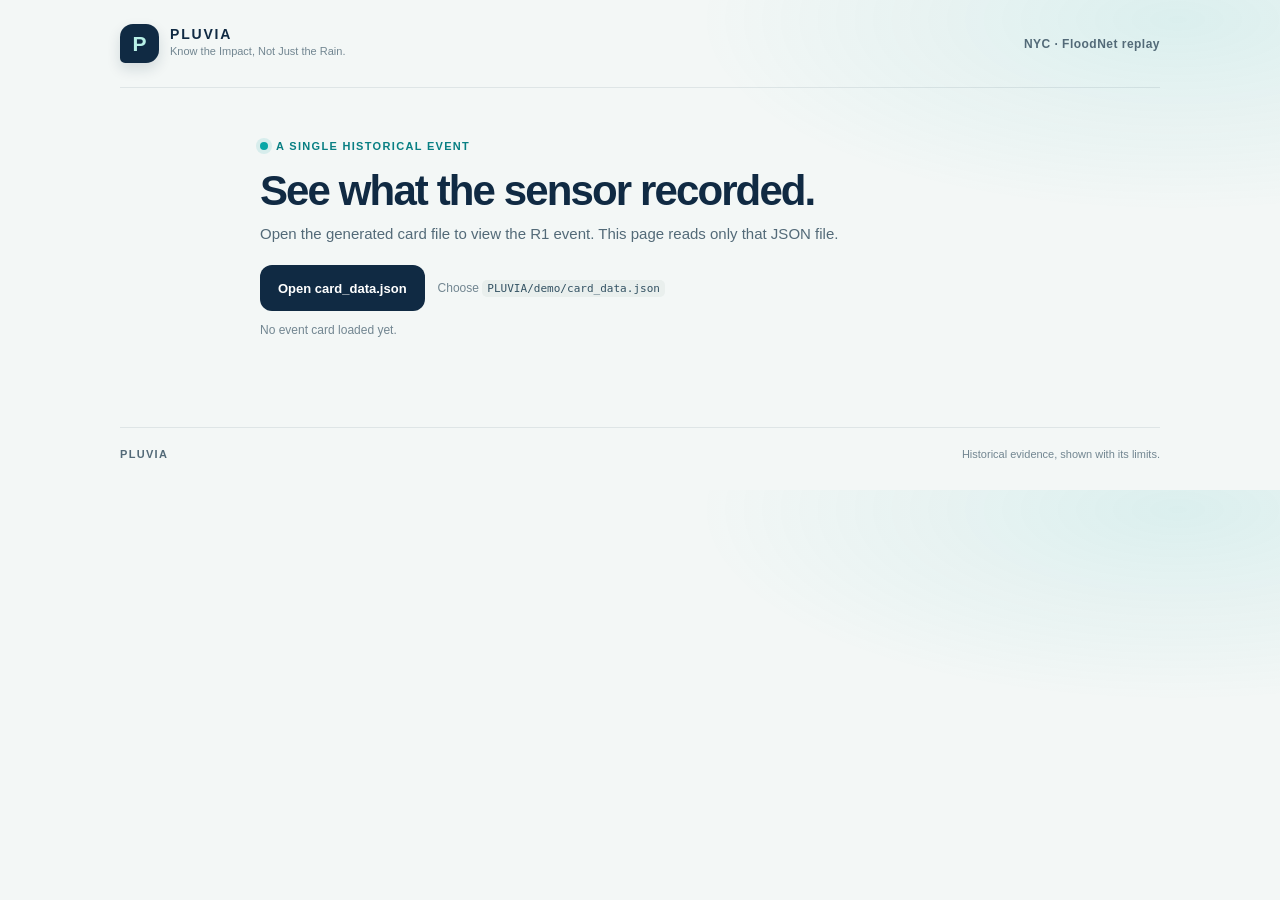
==== PLUVIA/demo/index.html @ a978e891 "Add local evidence-card demo for the 2026-09-26 R1 event with its verified snapshots" ====
<!doctype html>
<html lang="en">
  <head>
    <meta charset="utf-8">
    <meta name="viewport" content="width=device-width, initial-scale=1">
    <meta name="theme-color" content="#102a43">
    <meta name="description" content="A sourced PLUVIA replay of one historical FloodNet event.">
    <title>PLUVIA | FloodNet event replay</title>
    <link rel="stylesheet" href="styles.css">
    <script src="app.js" defer></script>
  </head>
  <body>
    <div class="page-shell">
      <header class="site-header">
        <a class="brand" href="#top" aria-label="PLUVIA home">
          <span class="brand-mark" aria-hidden="true">P</span>
          <span class="brand-copy">
            <strong>PLUVIA</strong>
            <span>Know the Impact, Not Just the Rain.</span>
          </span>
        </a>
        <span class="header-note">NYC · FloodNet replay</span>
      </header>

      <main id="top">
        <section class="load-panel" aria-labelledby="page-title">
          <div class="eyebrow"><span class="eyebrow-dot"></span> A single historical event</div>
          <h1 id="page-title">See what the sensor recorded.</h1>
          <p class="intro-copy">Open the generated card file to view the R1 event. This page reads only that JSON file.</p>
          <div class="load-row">
            <button id="choose-file" class="load-button" type="button">Open card_data.json</button>
            <input id="card-file" class="visually-hidden" type="file" accept=".json,application/json">
            <span class="load-hint">Choose <code>PLUVIA/demo/card_data.json</code></span>
          </div>
          <p id="load-status" class="load-status" role="status" aria-live="polite">No event card loaded yet.</p>
        </section>

        <section id="card-region" class="card-region" aria-live="polite" aria-label="FloodNet event card"></section>
      </main>

      <footer class="site-footer">
        <span>PLUVIA</span>
        <span>Historical evidence, shown with its limits.</span>
      </footer>
    </div>
  </body>
</html>
---- PLUVIA/demo/styles.css ----
:root {
  color-scheme: light;
  --ink: #153044;
  --ink-soft: #536a78;
  --muted: #728691;
  --paper: #f3f7f6;
  --card: #ffffff;
  --line: #dce7e4;
  --navy: #102a43;
  --aqua: #08a6a6;
  --aqua-dark: #087f83;
  --aqua-pale: #e4f6f3;
  --blue-pale: #eaf2f8;
  --amber-pale: #fff4df;
  --amber-ink: #80550d;
  --gray-pale: #f0f3f4;
  --shadow: 0 18px 52px rgba(17, 47, 63, 0.08);
}

* {
  box-sizing: border-box;
}

body {
  margin: 0;
  min-width: 320px;
  background:
    radial-gradient(ellipse at 92% 4%, rgba(8, 166, 166, 0.1), transparent 30rem),
    var(--paper);
  color: var(--ink);
  font-family: "DM Sans", "Segoe UI", sans-serif;
  line-height: 1.5;
}

button,
input {
  font: inherit;
}

.page-shell {
  width: min(100% - 36px, 1040px);
  margin: 0 auto;
}

.site-header {
  min-height: 88px;
  display: flex;
  align-items: center;
  justify-content: space-between;
  gap: 20px;
  border-bottom: 1px solid rgba(21, 48, 68, 0.09);
}

.brand {
  display: inline-flex;
  align-items: center;
  gap: 11px;
  color: inherit;
  text-decoration: none;
}

.brand-mark {
  width: 39px;
  height: 39px;
  display: grid;
  place-items: center;
  border-radius: 13px 13px 13px 5px;
  background: var(--navy);
  color: #b8f0e7;
  font: 800 21px/1 Manrope, sans-serif;
  box-shadow: 0 6px 14px rgba(16, 42, 67, 0.14);
}

.brand-copy {
  display: grid;
  gap: 1px;
}

.brand-copy strong {
  color: var(--navy);
  font: 800 14px/1.1 Manrope, sans-serif;
  letter-spacing: 0.13em;
}

.brand-copy span {
  color: var(--muted);
  font-size: 11px;
}

.header-note {
  color: var(--ink-soft);
  font-size: 12px;
  font-weight: 600;
  letter-spacing: 0.04em;
}

main {
  padding: 50px 0 60px;
}

.load-panel {
  width: min(100%, 760px);
  margin: 0 auto 26px;
}

.eyebrow {
  display: flex;
  align-items: center;
  gap: 8px;
  color: var(--aqua-dark);
  font-size: 11px;
  font-weight: 700;
  letter-spacing: 0.12em;
  text-transform: uppercase;
}

.eyebrow-dot {
  width: 8px;
  height: 8px;
  border-radius: 50%;
  background: var(--aqua);
  box-shadow: 0 0 0 4px rgba(8, 166, 166, 0.12);
}

h1,
h2,
h3,
p {
  margin-top: 0;
}

.load-panel h1 {
  margin: 12px 0 9px;
  color: var(--navy);
  font: 800 clamp(28px, 5vw, 42px)/1.13 Manrope, "Segoe UI", sans-serif;
  letter-spacing: -0.045em;
}

.intro-copy {
  max-width: 590px;
  margin-bottom: 20px;
  color: var(--ink-soft);
  font-size: 15px;
}

.load-row {
  display: flex;
  flex-wrap: wrap;
  align-items: center;
  gap: 13px;
}

.load-button {
  display: inline-flex;
  min-height: 46px;
  align-items: center;
  justify-content: center;
  padding: 0 18px;
  border: 0;
  border-radius: 12px;
  background: var(--navy);
  color: #fff;
  cursor: pointer;
  font-size: 13px;
  font-weight: 700;
  transition: background 160ms ease, transform 160ms ease, box-shadow 160ms ease;
}

.load-button:hover {
  transform: translateY(-1px);
  background: #1b4562;
  box-shadow: 0 8px 18px rgba(16, 42, 67, 0.16);
}

.load-button:focus-within,
.load-button:focus-visible {
  outline: 3px solid rgba(8, 166, 166, 0.4);
  outline-offset: 3px;
}

.load-hint {
  color: var(--muted);
  font-size: 12px;
}

code {
  padding: 2px 5px;
  border-radius: 5px;
  background: #e9efed;
  color: #335263;
  font-size: 0.92em;
}

.load-status {
  min-height: 20px;
  margin: 10px 0 0;
  color: var(--muted);
  font-size: 12px;
}

.load-status[data-state="error"] {
  color: #9a3d37;
}

.visually-hidden {
  position: absolute;
  width: 1px;
  height: 1px;
  overflow: hidden;
  clip: rect(0, 0, 0, 0);
  white-space: nowrap;
  clip-path: inset(50%);
}

.card-region:empty {
  display: none;
}

.event-card {
  width: min(100%, 760px);
  margin: 0 auto;
  overflow: hidden;
  border: 1px solid rgba(21, 48, 68, 0.08);
  border-radius: 23px;
  background: var(--card);
  box-shadow: var(--shadow);
}

.card-header {
  padding: clamp(22px, 5vw, 34px) clamp(20px, 5vw, 36px) 21px;
}

.card-kicker {
  display: flex;
  flex-wrap: wrap;
  align-items: center;
  gap: 9px;
  margin-bottom: 12px;
}

.pill {
  display: inline-flex;
  min-height: 24px;
  align-items: center;
  gap: 6px;
  padding: 3px 9px;
  border: 1px solid transparent;
  border-radius: 999px;
  font-size: 10px;
  font-weight: 800;
  letter-spacing: 0.08em;
  line-height: 1.35;
  text-transform: uppercase;
}

.pill--measured {
  border-color: #b7e7dd;
  background: var(--aqua-pale);
  color: #076f70;
}

.pill--forecast {
  border-color: #d4e1eb;
  background: var(--blue-pale);
  color: #45677d;
}

.pill--reported {
  border-color: #f2dfb5;
  background: var(--amber-pale);
  color: var(--amber-ink);
}

.pill--inferred {
  border-color: #d9e0e3;
  background: var(--gray-pale);
  color: #576b76;
}

.pill--unavailable {
  border-color: #dfe5e7;
  background: #f7f8f8;
  color: #657883;
}

.event-date {
  color: var(--muted);
  font-size: 12px;
  font-weight: 600;
}

.card-header h2 {
  margin: 0;
  color: var(--navy);
  font: 800 clamp(23px, 4vw, 32px)/1.2 Manrope, "Segoe UI", sans-serif;
  letter-spacing: -0.035em;
}

.sensor-line {
  margin: 8px 0 0;
  color: var(--ink-soft);
  font-size: 13px;
}

.stats-grid {
  display: grid;
  grid-template-columns: repeat(2, minmax(0, 1fr));
  gap: 12px;
  padding: 0 clamp(20px, 5vw, 36px) 27px;
}

.stat-card {
  min-width: 0;
  padding: 17px 18px 15px;
  border: 1px solid #e0ece8;
  border-radius: 16px;
  background: linear-gradient(140deg, #f3fbf8, #f9fcfb);
}

.stat-label {
  display: block;
  margin-bottom: 6px;
  color: var(--muted);
  font-size: 11px;
  font-weight: 700;
  letter-spacing: 0.07em;
  text-transform: uppercase;
}

.stat-value {
  display: block;
  color: var(--navy);
  font: 800 clamp(24px, 5vw, 34px)/1.1 Manrope, "Segoe UI", sans-serif;
  letter-spacing: -0.04em;
  white-space: nowrap;
}

.stat-unit {
  color: var(--ink-soft);
  font: 600 13px/1.2 "DM Sans", "Segoe UI", sans-serif;
  letter-spacing: 0;
}

.profile-section {
  padding: 23px clamp(20px, 5vw, 36px) 25px;
  border-top: 1px solid #edf1f0;
}

.section-heading {
  display: flex;
  flex-wrap: wrap;
  align-items: flex-start;
  justify-content: space-between;
  gap: 8px 16px;
  margin-bottom: 14px;
}

.section-heading h3 {
  margin: 0;
  color: var(--navy);
  font: 700 16px/1.3 Manrope, "Segoe UI", sans-serif;
}

.section-heading p {
  margin: 4px 0 0;
  color: var(--muted);
  font-size: 12px;
}

.chart-wrap {
  width: 100%;
  overflow: hidden;
  border: 1px solid #e8efed;
  border-radius: 14px;
  background: #fbfdfc;
}

.profile-chart {
  display: block;
  width: 100%;
  height: auto;
  overflow: visible;
}

.profile-gap {
  padding: 22px 18px;
  color: var(--muted);
  font-size: 12px;
}

.profile-chart text {
  fill: #748792;
  font-family: "DM Sans", "Segoe UI", sans-serif;
  font-size: 11px;
}

.chart-grid {
  stroke: #e5edeb;
  stroke-width: 1;
}

.chart-axis {
  stroke: #b8c8c7;
  stroke-width: 1.2;
}

.chart-profile {
  fill: none;
  stroke: var(--aqua-dark);
  stroke-linecap: round;
  stroke-linejoin: round;
  stroke-width: 2.5;
  vector-effect: non-scaling-stroke;
}

.chart-caption {
  margin: 9px 0 0;
  color: var(--muted);
  font-size: 11px;
}

.evidence-section {
  display: grid;
  gap: 10px;
  padding: 23px clamp(20px, 5vw, 36px);
  border-top: 1px solid #edf1f0;
}

.evidence-title {
  margin: 0 0 2px;
  color: var(--navy);
  font: 700 16px/1.3 Manrope, "Segoe UI", sans-serif;
}

.evidence-row {
  display: grid;
  grid-template-columns: minmax(115px, 0.43fr) minmax(0, 1fr);
  align-items: start;
  gap: 12px;
  padding: 13px 14px;
  border: 1px solid #e6eceb;
  border-radius: 13px;
  background: #fcfdfd;
}

.evidence-labels {
  display: flex;
  flex-wrap: wrap;
  gap: 5px;
}

.evidence-copy strong {
  display: block;
  margin: 0 0 3px;
  color: var(--ink);
  font-size: 12px;
}

.evidence-copy p {
  margin: 0;
  color: var(--ink-soft);
  font-size: 11px;
  line-height: 1.5;
}

.provenance-section {
  display: grid;
  grid-template-columns: repeat(2, minmax(0, 1fr));
  gap: 13px 20px;
  padding: 22px clamp(20px, 5vw, 36px);
  border-top: 1px solid #edf1f0;
  background: #f8fbfa;
}

.provenance-item span {
  display: block;
  margin-bottom: 3px;
  color: var(--muted);
  font-size: 10px;
  font-weight: 700;
  letter-spacing: 0.07em;
  text-transform: uppercase;
}

.provenance-item strong,
.provenance-item a {
  color: var(--ink-soft);
  font-size: 11px;
  font-weight: 600;
  overflow-wrap: anywhere;
}

.provenance-item a {
  color: var(--aqua-dark);
  text-decoration-thickness: 1px;
  text-underline-offset: 2px;
}

.refusal-note {
  display: grid;
  grid-template-columns: 24px minmax(0, 1fr);
  gap: 11px;
  margin: 18px clamp(20px, 5vw, 36px) 25px;
  padding: 15px 16px;
  border: 1px solid #eadfbd;
  border-radius: 14px;
  background: #fffaf0;
}

.refusal-icon {
  display: grid;
  width: 22px;
  height: 22px;
  place-items: center;
  border-radius: 50%;
  background: #f4e8c7;
  color: #75530d;
  font: 800 13px/1 Manrope, sans-serif;
}

.refusal-note strong {
  display: block;
  margin-bottom: 4px;
  color: #664e1c;
  font-size: 12px;
}

.refusal-note p {
  margin: 0;
  color: #74633d;
  font-size: 11px;
  line-height: 1.55;
}

.site-footer {
  display: flex;
  justify-content: space-between;
  gap: 12px;
  padding: 18px 0 27px;
  border-top: 1px solid rgba(21, 48, 68, 0.09);
  color: var(--muted);
  font-size: 11px;
}

.site-footer span:first-child {
  color: var(--ink-soft);
  font-weight: 800;
  letter-spacing: 0.12em;
}

.load-error {
  padding: 12px 14px;
  border: 1px solid #efc7c3;
  border-radius: 12px;
  background: #fff6f5;
  color: #8a322e;
  font-size: 13px;
}

@media (max-width: 580px) {
  .page-shell {
    width: min(100% - 26px, 1040px);
  }

  .site-header {
    min-height: 75px;
  }

  .brand-copy span {
    max-width: 180px;
    font-size: 10px;
  }

  .header-note {
    font-size: 10px;
    text-align: right;
  }

  main {
    padding: 35px 0 42px;
  }

  .load-panel {
    margin-bottom: 19px;
  }

  .intro-copy {
    font-size: 14px;
  }

  .load-row {
    align-items: flex-start;
    flex-direction: column;
    gap: 8px;
  }

  .load-button {
    width: 100%;
  }

  .event-card {
    border-radius: 18px;
  }

  .stats-grid {
    gap: 9px;
  }

  .stat-card {
    padding: 14px 12px 13px;
  }

  .stat-label {
    min-height: 30px;
    font-size: 9px;
  }

  .stat-value {
    font-size: clamp(21px, 7vw, 28px);
  }

  .stat-unit {
    font-size: 11px;
  }

  .evidence-row {
    grid-template-columns: 1fr;
    gap: 7px;
  }

  .provenance-section {
    grid-template-columns: 1fr;
    gap: 11px;
  }

  .site-footer {
    flex-direction: column;
    gap: 3px;
  }
}

@media (prefers-reduced-motion: reduce) {
  *,
  *::before,
  *::after {
    scroll-behavior: auto !important;
    transition-duration: 0.01ms !important;
  }
}
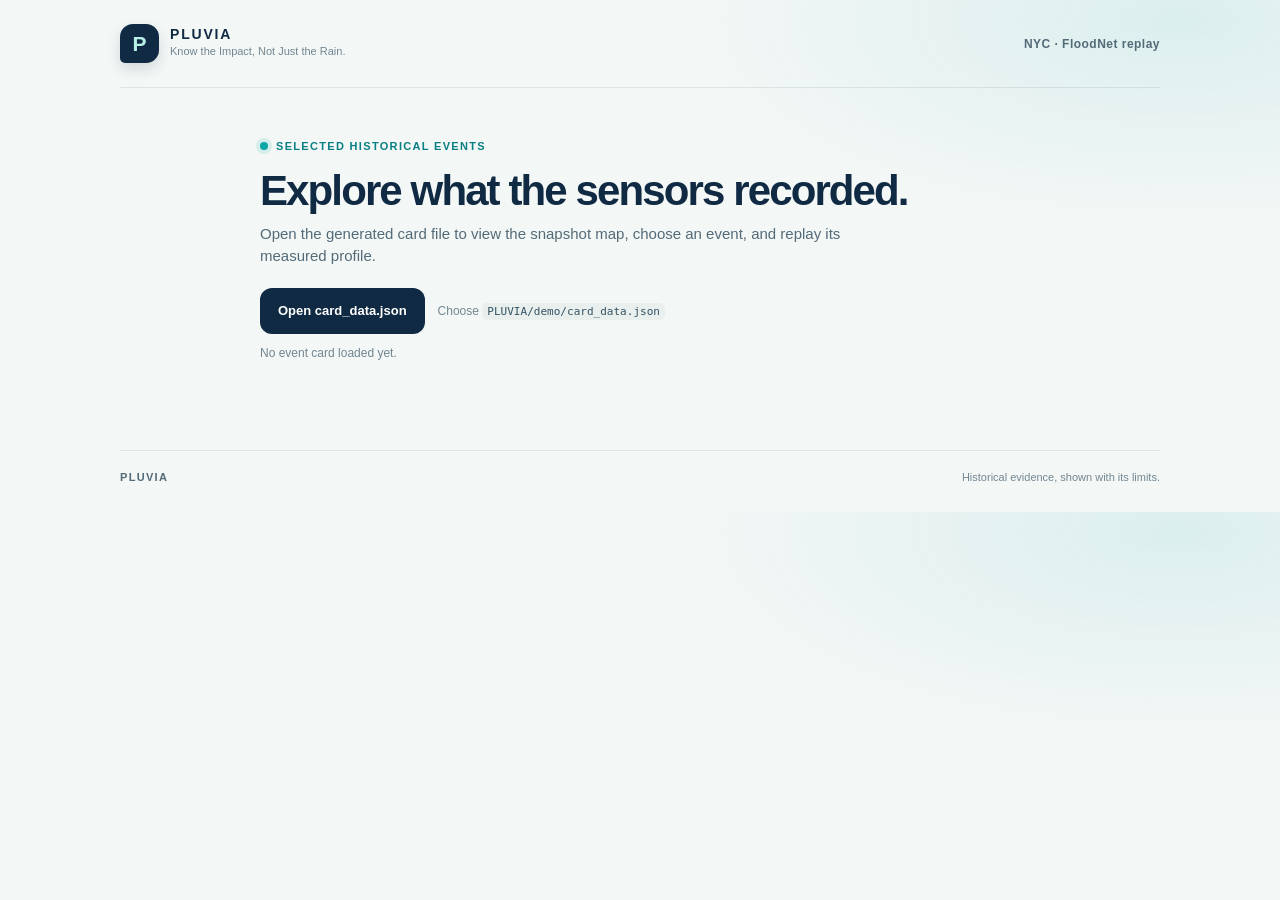
==== commit 8e727eaa: "Add coordinate map, event selection and profile replay; publish data manifest and sensor snapshot" ====
--- a/PLUVIA/demo/index.html
+++ b/PLUVIA/demo/index.html
@@ -4,7 +4,7 @@
     <meta charset="utf-8">
     <meta name="viewport" content="width=device-width, initial-scale=1">
     <meta name="theme-color" content="#102a43">
-    <meta name="description" content="A sourced PLUVIA replay of one historical FloodNet event.">
+    <meta name="description" content="A sourced PLUVIA map and replay of selected historical FloodNet events.">
     <title>PLUVIA | FloodNet event replay</title>
     <link rel="stylesheet" href="styles.css">
     <script src="app.js" defer></script>
@@ -24,9 +24,9 @@
 
       <main id="top">
         <section class="load-panel" aria-labelledby="page-title">
-          <div class="eyebrow"><span class="eyebrow-dot"></span> A single historical event</div>
-          <h1 id="page-title">See what the sensor recorded.</h1>
-          <p class="intro-copy">Open the generated card file to view the R1 event. This page reads only that JSON file.</p>
+          <div class="eyebrow"><span class="eyebrow-dot"></span> Selected historical events</div>
+          <h1 id="page-title">Explore what the sensors recorded.</h1>
+          <p class="intro-copy">Open the generated card file to view the snapshot map, choose an event, and replay its measured profile.</p>
           <div class="load-row">
             <button id="choose-file" class="load-button" type="button">Open card_data.json</button>
             <input id="card-file" class="visually-hidden" type="file" accept=".json,application/json">
@@ -35,7 +35,34 @@
           <p id="load-status" class="load-status" role="status" aria-live="polite">No event card loaded yet.</p>
         </section>
 
-        <section id="card-region" class="card-region" aria-live="polite" aria-label="FloodNet event card"></section>
+        <section id="explorer" class="explorer" hidden>
+          <div class="explorer-grid">
+            <section class="map-panel" aria-labelledby="map-heading">
+              <div class="panel-heading">
+                <div>
+                  <p class="panel-kicker">FloodNet sensor metadata</p>
+                  <h2 id="map-heading">Selected sensor locations</h2>
+                </div>
+                <span class="map-kind">Coordinate view</span>
+              </div>
+              <p class="map-note">Points use snapshot coordinates only. No street geometry is shown. Teal markers have a stored profile; muted markers do not.</p>
+              <div id="map-stage" class="map-stage" role="group" aria-label="Selectable sensor coordinate map"></div>
+              <div id="map-points" class="map-points" aria-label="Sensor locations"></div>
+              <div id="map-provenance" class="map-provenance"></div>
+            </section>
+
+            <section class="selection-panel" aria-labelledby="selection-heading">
+              <p class="panel-kicker">Historical replay</p>
+              <h2 id="selection-heading">Choose an event</h2>
+              <label class="select-label" for="event-select">Snapshot event</label>
+              <select id="event-select" class="event-select"></select>
+              <p id="selection-hint" class="selection-hint">Select a marker or event to update the card.</p>
+              <div id="selection-summary" class="selection-summary"></div>
+            </section>
+          </div>
+
+          <div id="card-region" class="card-region" aria-live="polite" aria-label="Selected FloodNet event card"></div>
+        </section>
       </main>
 
       <footer class="site-footer">
--- a/PLUVIA/demo/styles.css
+++ b/PLUVIA/demo/styles.css
@@ -639,6 +639,414 @@
   }
 }
 
+.explorer[hidden] {
+  display: none;
+}
+
+.explorer-grid {
+  display: grid;
+  grid-template-columns: minmax(0, 1.25fr) minmax(260px, 0.75fr);
+  align-items: start;
+  gap: 18px;
+  margin: 24px auto;
+}
+
+.map-panel,
+.selection-panel {
+  min-width: 0;
+  padding: 20px;
+  border: 1px solid rgba(21, 48, 68, 0.08);
+  border-radius: 19px;
+  background: var(--card);
+  box-shadow: 0 12px 36px rgba(17, 47, 63, 0.06);
+}
+
+.panel-heading {
+  display: flex;
+  align-items: flex-start;
+  justify-content: space-between;
+  gap: 10px;
+}
+
+.panel-kicker {
+  margin: 0 0 5px;
+  color: var(--aqua-dark);
+  font-size: 9px;
+  font-weight: 800;
+  letter-spacing: 0.12em;
+  text-transform: uppercase;
+}
+
+.panel-heading h2,
+.selection-panel h2 {
+  margin: 0;
+  color: var(--navy);
+  font: 800 19px/1.25 Manrope, "Segoe UI", sans-serif;
+  letter-spacing: -0.03em;
+}
+
+.map-kind {
+  padding: 4px 8px;
+  border: 1px solid var(--line);
+  border-radius: 999px;
+  color: var(--ink-soft);
+  font-size: 9px;
+  font-weight: 700;
+  white-space: nowrap;
+}
+
+.map-note {
+  margin: 9px 0 13px;
+  color: var(--muted);
+  font-size: 11px;
+}
+
+.map-stage {
+  position: relative;
+  width: 100%;
+  aspect-ratio: 640 / 300;
+  min-height: 190px;
+  overflow: hidden;
+  border: 1px solid #dcebe7;
+  border-radius: 14px;
+  background:
+    radial-gradient(ellipse at 75% 25%, rgba(8, 166, 166, 0.12), transparent 44%),
+    linear-gradient(145deg, #f5fbf8, #e9f3f2);
+}
+
+.map-grid {
+  position: absolute;
+  inset: 0;
+  width: 100%;
+  height: 100%;
+}
+
+.map-grid path {
+  fill: none;
+  stroke: rgba(68, 116, 124, 0.15);
+  stroke-dasharray: 3 7;
+  stroke-width: 1;
+}
+
+.map-marker-layer {
+  position: absolute;
+  inset: 0;
+}
+
+.map-marker {
+  position: absolute;
+  z-index: 1;
+  display: grid;
+  min-width: 40px;
+  min-height: 40px;
+  place-items: center;
+  padding: 0 8px;
+  transform: translate(-50%, -50%);
+  border: 2px solid #fff;
+  border-radius: 999px;
+  background: #758d99;
+  box-shadow: 0 3px 11px rgba(16, 42, 67, 0.23);
+  color: #fff;
+  cursor: pointer;
+  font-size: 9px;
+  font-weight: 800;
+}
+
+.map-marker.has-profile {
+  background: var(--aqua-dark);
+}
+
+.map-marker.no-profile {
+  background: #74818a;
+}
+
+.map-marker.is-selected {
+  outline: 3px solid rgba(8, 166, 166, 0.35);
+  outline-offset: 2px;
+  background: var(--navy);
+}
+
+.map-marker:focus-visible,
+.map-point-row:focus-visible,
+.event-select:focus-visible,
+.replay-button:focus-visible,
+.replay-reset:focus-visible {
+  outline: 3px solid rgba(8, 166, 166, 0.4);
+  outline-offset: 3px;
+}
+
+.map-empty {
+  display: grid;
+  min-height: 155px;
+  place-items: center;
+  padding: 18px;
+  color: var(--muted);
+  font-size: 13px;
+  text-align: center;
+}
+
+.map-points {
+  display: grid;
+  gap: 7px;
+  margin-top: 12px;
+}
+
+.map-point-row {
+  display: grid;
+  grid-template-columns: auto minmax(0, 1fr) auto;
+  align-items: center;
+  gap: 9px;
+  width: 100%;
+  padding: 9px 10px;
+  border: 1px solid #e6eeec;
+  border-radius: 12px;
+  background: #fcfdfd;
+  color: var(--ink);
+  cursor: pointer;
+  text-align: left;
+}
+
+.map-point-row:hover,
+.map-point-row.is-selected {
+  border-color: #a9dcd3;
+  background: #f1faf7;
+}
+
+.rank-pill {
+  display: inline-flex;
+  align-items: center;
+  justify-content: center;
+  min-height: 23px;
+  padding: 3px 8px;
+  border-radius: 999px;
+  background: var(--blue-pale);
+  color: #3f6176;
+  font-size: 9px;
+  font-weight: 800;
+  white-space: nowrap;
+}
+
+.map-point-copy {
+  display: grid;
+  min-width: 0;
+  gap: 2px;
+}
+
+.map-point-copy strong {
+  overflow: hidden;
+  color: var(--navy);
+  font-size: 11px;
+  text-overflow: ellipsis;
+  white-space: nowrap;
+}
+
+.map-point-copy span {
+  color: var(--muted);
+  font-size: 9px;
+  overflow-wrap: anywhere;
+}
+
+.profile-state {
+  color: var(--muted);
+  font-size: 9px;
+  font-weight: 700;
+  text-align: right;
+}
+
+.profile-state.is-available {
+  color: var(--aqua-dark);
+}
+
+.profile-state.is-unavailable {
+  color: #6e7377;
+}
+
+.map-provenance {
+  margin-top: 11px;
+  color: var(--muted);
+  font-size: 9px;
+  line-height: 1.5;
+}
+
+.map-provenance a {
+  color: var(--aqua-dark);
+  font-weight: 700;
+  text-underline-offset: 2px;
+}
+
+.selection-panel h2 {
+  margin-bottom: 18px;
+}
+
+.select-label {
+  display: block;
+  margin-bottom: 6px;
+  color: var(--ink-soft);
+  font-size: 10px;
+  font-weight: 800;
+  letter-spacing: 0.07em;
+  text-transform: uppercase;
+}
+
+.event-select {
+  width: 100%;
+  min-height: 44px;
+  padding: 8px 34px 8px 11px;
+  border: 1px solid #cfddda;
+  border-radius: 11px;
+  background: #fff;
+  color: var(--navy);
+  font-size: 12px;
+}
+
+.selection-hint {
+  min-height: 34px;
+  margin: 9px 0 14px;
+  color: var(--muted);
+  font-size: 10px;
+}
+
+.selection-summary {
+  display: grid;
+  gap: 6px;
+  padding: 13px;
+  border: 1px solid #e4ece9;
+  border-radius: 13px;
+  background: #f8fbfa;
+}
+
+.selection-summary-top {
+  display: flex;
+  flex-wrap: wrap;
+  align-items: center;
+  justify-content: space-between;
+  gap: 7px;
+}
+
+.selection-summary > strong {
+  color: var(--navy);
+  font: 700 14px/1.3 Manrope, "Segoe UI", sans-serif;
+}
+
+.selection-summary > span:not(.rank-pill) {
+  color: var(--ink-soft);
+  font-size: 10px;
+}
+
+.coordinate-line {
+  overflow-wrap: anywhere;
+}
+
+.card-region:empty {
+  display: none;
+}
+
+.replay-controls {
+  display: grid;
+  grid-template-columns: auto auto minmax(0, 1fr);
+  align-items: center;
+  gap: 9px;
+  margin-top: 15px;
+}
+
+.replay-button,
+.replay-reset {
+  min-height: 36px;
+  padding: 0 12px;
+  border: 1px solid var(--navy);
+  border-radius: 10px;
+  background: var(--navy);
+  color: #fff;
+  cursor: pointer;
+  font-size: 11px;
+  font-weight: 700;
+}
+
+.replay-reset {
+  border-color: #d6e2df;
+  background: #fff;
+  color: var(--ink-soft);
+}
+
+.profile-range {
+  grid-column: 1 / -1;
+  width: 100%;
+  margin: 4px 0 0;
+  accent-color: var(--aqua-dark);
+  cursor: pointer;
+}
+
+.profile-readout {
+  grid-column: 1 / -1;
+  color: var(--ink-soft);
+  font-size: 11px;
+  font-variant-numeric: tabular-nums;
+  text-align: right;
+}
+
+.chart-playhead {
+  fill: #fff;
+  stroke: var(--aqua-dark);
+  stroke-width: 3;
+  vector-effect: non-scaling-stroke;
+}
+
+.profile-unavailable {
+  margin-top: 14px;
+  padding: 13px 14px;
+  border: 1px dashed #c9d5d8;
+  border-radius: 13px;
+  background: #f8fafb;
+}
+
+.profile-unavailable p {
+  margin: 8px 0 0;
+  color: var(--ink-soft);
+  font-size: 11px;
+  line-height: 1.55;
+}
+
+@media (max-width: 760px) {
+  .explorer-grid {
+    grid-template-columns: 1fr;
+    gap: 12px;
+  }
+
+  .selection-panel {
+    order: -1;
+  }
+}
+
+@media (max-width: 580px) {
+  .map-panel,
+  .selection-panel {
+    padding: 16px;
+    border-radius: 16px;
+  }
+
+  .map-stage {
+    min-height: 175px;
+  }
+
+  .map-point-row {
+    grid-template-columns: auto minmax(0, 1fr);
+  }
+
+  .map-point-row .profile-state {
+    grid-column: 2;
+    text-align: left;
+  }
+
+  .replay-controls {
+    grid-template-columns: 1fr 1fr;
+  }
+
+  .replay-button,
+  .replay-reset {
+    width: 100%;
+  }
+}
+
 @media (prefers-reduced-motion: reduce) {
   *,
   *::before,
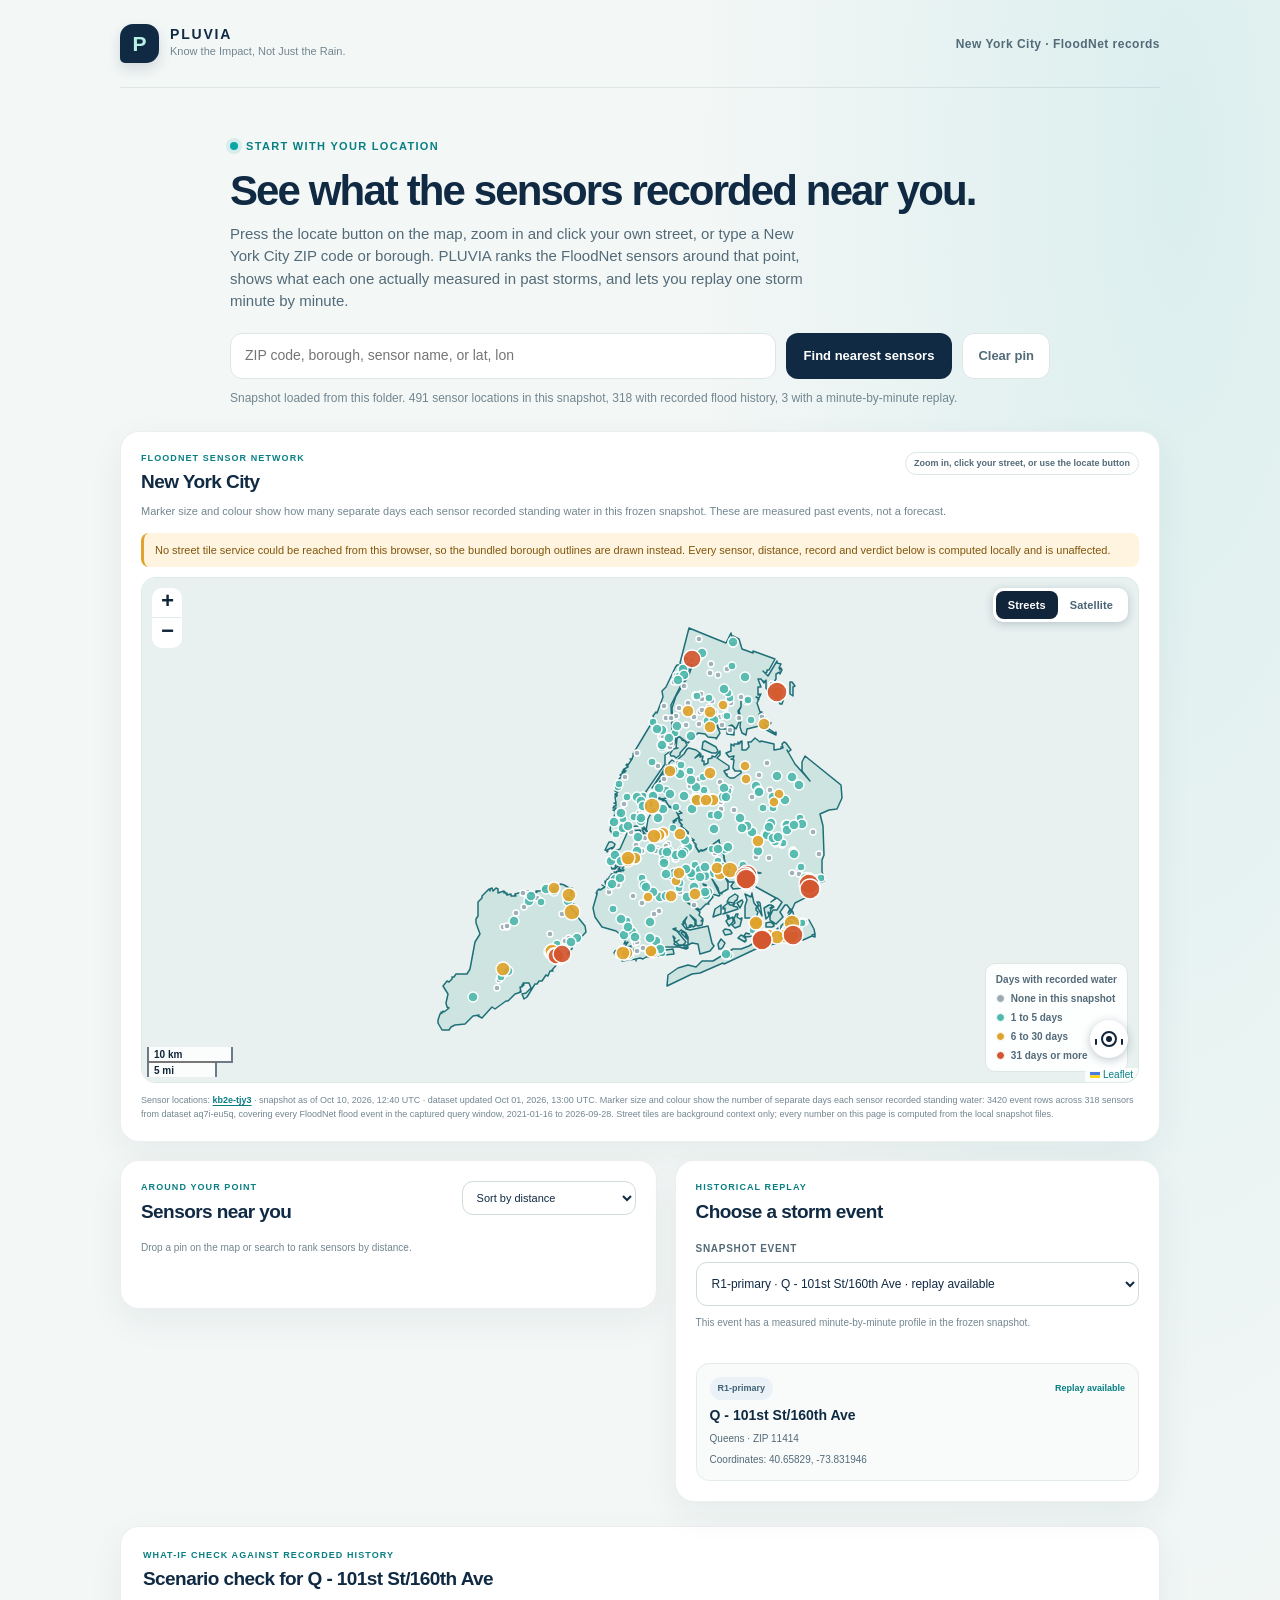
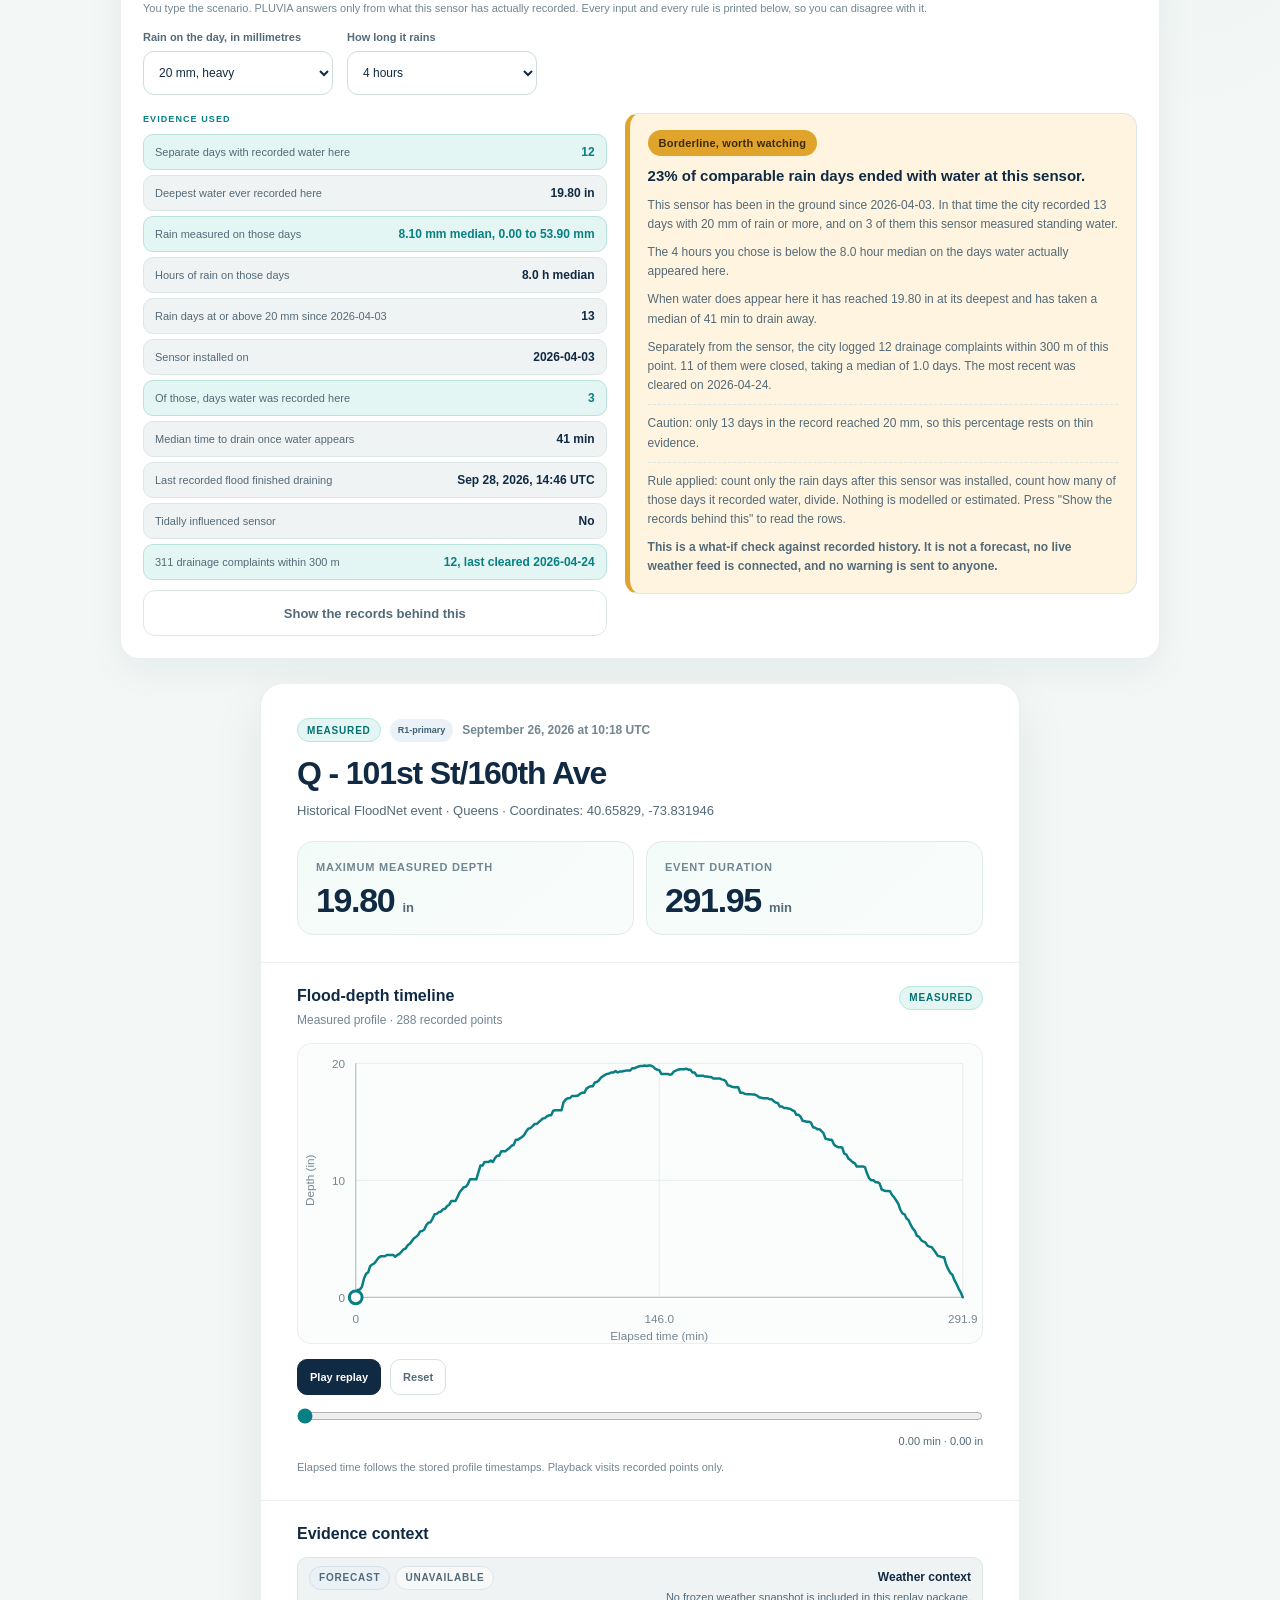
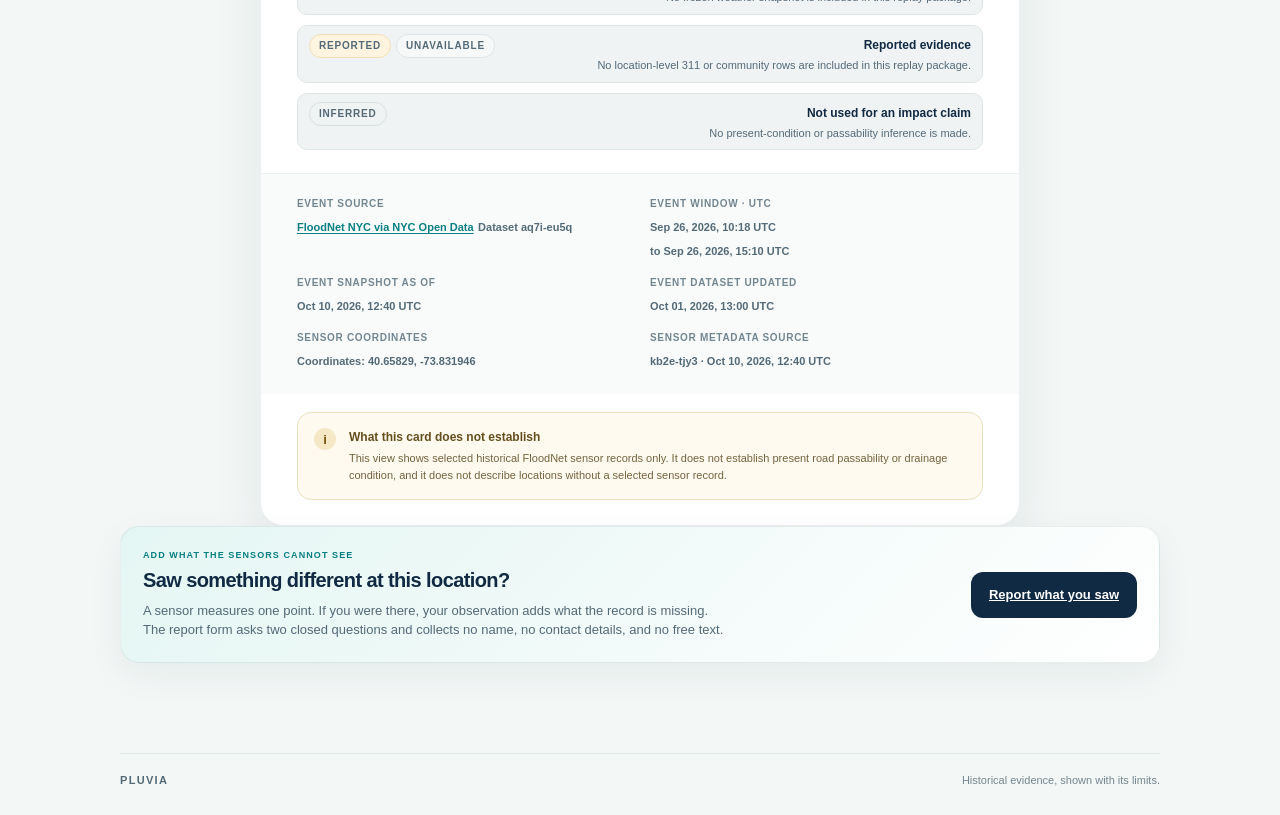
==== commit 790e89ad: "Add map-based location view, rainfall-joined scenario checks and drainage records" ====
--- a/PLUVIA/demo/index.html
+++ b/PLUVIA/demo/index.html
@@ -4,10 +4,12 @@
     <meta charset="utf-8">
     <meta name="viewport" content="width=device-width, initial-scale=1">
     <meta name="theme-color" content="#102a43">
-    <meta name="description" content="A sourced PLUVIA map and replay of selected historical FloodNet events.">
-    <title>PLUVIA | FloodNet event replay</title>
-    <link rel="stylesheet" href="styles.css">
-    <script src="app.js" defer></script>
+    <meta name="description" content="Find a location in New York City and see what FloodNet sensors actually recorded there, then run a what-if check against that recorded history.">
+    <title>PLUVIA | What the sensors recorded near you</title>
+    <link rel="stylesheet" href="vendor/leaflet/leaflet.css?v=1.9.4">
+    <link rel="stylesheet" href="styles.css?v=9">
+    <script src="vendor/leaflet/leaflet.js?v=1.9.4" defer></script>
+    <script src="app.js?v=9" defer></script>
   </head>
   <body>
     <div class="page-shell">
@@ -19,41 +21,89 @@
             <span>Know the Impact, Not Just the Rain.</span>
           </span>
         </a>
-        <span class="header-note">NYC · FloodNet replay</span>
+        <span class="header-note">New York City &middot; FloodNet records</span>
       </header>
 
       <main id="top">
-        <section class="load-panel" aria-labelledby="page-title">
-          <div class="eyebrow"><span class="eyebrow-dot"></span> Selected historical events</div>
-          <h1 id="page-title">Explore what the sensors recorded.</h1>
-          <p class="intro-copy">Open the generated card file to view the snapshot map, choose an event, and replay its measured profile.</p>
+        <section class="locate-panel" aria-labelledby="page-title">
+          <div class="eyebrow"><span class="eyebrow-dot"></span> Start with your location</div>
+          <h1 id="page-title">See what the sensors recorded near you.</h1>
+          <p class="intro-copy">
+            Press the locate button on the map, zoom in and click your own street, or type a New York City ZIP code or borough.
+            PLUVIA ranks the FloodNet sensors around that point, shows what each one actually
+            measured in past storms, and lets you replay one storm minute by minute.
+          </p>
+          <form class="locate-row" id="locate-form" autocomplete="off">
+            <label class="visually-hidden" for="place-search">ZIP code, borough, or sensor name</label>
+            <input id="place-search" class="locate-input" type="search" placeholder="ZIP code, borough, sensor name, or lat, lon" inputmode="search">
+            <button class="load-button" type="submit">Find nearest sensors</button>
+            <button class="ghost-button" type="button" id="clear-pin">Clear pin</button>
+          </form>
+          <p id="load-status" class="load-status" role="status" aria-live="polite">Loading the frozen snapshot&hellip;</p>
+        </section>
+
+        <section id="fallback-panel" class="fallback-panel" hidden>
+          <p class="fallback-copy">
+            This page could not read <code>card_data.json</code> automatically, which happens when the
+            page is opened directly from disk. Choose the file to continue, or serve the folder over
+            HTTP so it loads on its own.
+          </p>
           <div class="load-row">
             <button id="choose-file" class="load-button" type="button">Open card_data.json</button>
             <input id="card-file" class="visually-hidden" type="file" accept=".json,application/json">
             <span class="load-hint">Choose <code>PLUVIA/demo/card_data.json</code></span>
           </div>
-          <p id="load-status" class="load-status" role="status" aria-live="polite">No event card loaded yet.</p>
         </section>
 
         <section id="explorer" class="explorer" hidden>
-          <div class="explorer-grid">
-            <section class="map-panel" aria-labelledby="map-heading">
+          <section class="map-panel" aria-labelledby="map-heading">
+            <div class="panel-heading">
+              <div>
+                <p class="panel-kicker">FloodNet sensor network</p>
+                <h2 id="map-heading">New York City</h2>
+              </div>
+              <span class="map-kind">Zoom in, click your street, or use the locate button</span>
+            </div>
+            <p class="map-note">
+              Marker size and colour show how many separate days each sensor recorded standing water in
+              this frozen snapshot. These are measured past events, not a forecast.
+            </p>
+            <p id="map-notice" class="map-notice" hidden></p>
+            <div class="map-frame">
+              <div id="nyc-map" class="nyc-map"></div>
+              <div class="map-legend" aria-hidden="true">
+                <strong>Days with recorded water</strong>
+                <span class="legend-item"><i class="dot dot-t0"></i> None in this snapshot</span>
+                <span class="legend-item"><i class="dot dot-t1"></i> 1 to 5 days</span>
+                <span class="legend-item"><i class="dot dot-t2"></i> 6 to 30 days</span>
+                <span class="legend-item"><i class="dot dot-t3"></i> 31 days or more</span>
+              </div>
+            </div>
+            <div id="map-provenance" class="map-provenance"></div>
+          </section>
+
+          <div class="result-grid">
+            <section class="nearest-panel" aria-labelledby="nearest-heading">
               <div class="panel-heading">
                 <div>
-                  <p class="panel-kicker">FloodNet sensor metadata</p>
-                  <h2 id="map-heading">Selected sensor locations</h2>
+                  <p class="panel-kicker">Around your point</p>
+                  <h2 id="nearest-heading">Sensors near you</h2>
                 </div>
-                <span class="map-kind">Coordinate view</span>
+                <label class="sort-label">
+                  <span class="visually-hidden">Sort sensors by</span>
+                  <select id="nearest-sort" class="event-select is-compact">
+                    <option value="distance">Sort by distance</option>
+                    <option value="floods">Sort by recorded floods</option>
+                  </select>
+                </label>
               </div>
-              <p class="map-note">Points use snapshot coordinates only. No street geometry is shown. Teal markers have a stored profile; muted markers do not.</p>
-              <div id="map-stage" class="map-stage" role="group" aria-label="Selectable sensor coordinate map"></div>
-              <div id="map-points" class="map-points" aria-label="Sensor locations"></div>
-              <div id="map-provenance" class="map-provenance"></div>
+              <p id="nearest-note" class="selection-hint">Drop a pin on the map or search to rank sensors by distance.</p>
+              <ol id="nearest-list" class="nearest-list"></ol>
             </section>
 
             <section class="selection-panel" aria-labelledby="selection-heading">
               <p class="panel-kicker">Historical replay</p>
-              <h2 id="selection-heading">Choose an event</h2>
+              <h2 id="selection-heading">Choose a storm event</h2>
               <label class="select-label" for="event-select">Snapshot event</label>
               <select id="event-select" class="event-select"></select>
               <p id="selection-hint" class="selection-hint">Select a marker or event to update the card.</p>
@@ -61,7 +111,67 @@
             </section>
           </div>
 
+          <section id="scenario-panel" class="scenario-panel" aria-labelledby="scenario-heading" hidden>
+            <div class="panel-heading">
+              <div>
+                <p class="panel-kicker">What-if check against recorded history</p>
+                <h2 id="scenario-heading">Scenario check for <span id="scenario-sensor">this sensor</span></h2>
+              </div>
+            </div>
+            <p class="map-note">
+              You type the scenario. PLUVIA answers only from what this sensor has actually recorded.
+              Every input and every rule is printed below, so you can disagree with it.
+            </p>
+            <div class="scenario-controls">
+              <label class="scenario-field">
+                <span>Rain on the day, in millimetres</span>
+                <select id="scenario-rain" class="event-select">
+                  <option value="5">5 mm, light</option>
+                  <option value="10">10 mm, steady</option>
+                  <option value="15">15 mm, moderate</option>
+                  <option value="20" selected>20 mm, heavy</option>
+                  <option value="30">30 mm, very heavy</option>
+                  <option value="40">40 mm, severe</option>
+                  <option value="60">60 mm, cloudburst</option>
+                </select>
+              </label>
+              <label class="scenario-field">
+                <span>How long it rains</span>
+                <select id="scenario-duration" class="event-select">
+                  <option value="1">1 hour</option>
+                  <option value="2">2 hours</option>
+                  <option value="4" selected>4 hours</option>
+                  <option value="8">8 hours</option>
+                  <option value="12">12 hours</option>
+                  <option value="24">All day</option>
+                </select>
+              </label>
+            </div>
+            <div class="scenario-grid">
+              <div>
+                <p class="panel-kicker">Evidence used</p>
+                <div id="scenario-evidence" class="evidence-list"></div>
+                <button type="button" class="ghost-button is-block" id="records-toggle" aria-expanded="false">Show the records behind this</button>
+              </div>
+              <div id="scenario-verdict" class="scenario-verdict"></div>
+            </div>
+            <div id="scenario-records" class="scenario-records" hidden></div>
+          </section>
+
           <div id="card-region" class="card-region" aria-live="polite" aria-label="Selected FloodNet event card"></div>
+
+          <section class="report-cta">
+            <div>
+              <p class="panel-kicker">Add what the sensors cannot see</p>
+              <h2>Saw something different at this location?</h2>
+              <p class="intro-copy">
+                A sensor measures one point. If you were there, your observation adds what the record
+                is missing. The report form asks two closed questions and collects no name, no contact
+                details, and no free text.
+              </p>
+            </div>
+            <a class="load-button" id="report-link" href="../aws/form.html">Report what you saw</a>
+          </section>
         </section>
       </main>
 
--- a/PLUVIA/demo/vendor/leaflet/leaflet.css
+++ b/PLUVIA/demo/vendor/leaflet/leaflet.css
@@ -0,0 +1,661 @@
+/* required styles */
+
+.leaflet-pane,
+.leaflet-tile,
+.leaflet-marker-icon,
+.leaflet-marker-shadow,
+.leaflet-tile-container,
+.leaflet-pane > svg,
+.leaflet-pane > canvas,
+.leaflet-zoom-box,
+.leaflet-image-layer,
+.leaflet-layer {
+	position: absolute;
+	left: 0;
+	top: 0;
+	}
+.leaflet-container {
+	overflow: hidden;
+	}
+.leaflet-tile,
+.leaflet-marker-icon,
+.leaflet-marker-shadow {
+	-webkit-user-select: none;
+	   -moz-user-select: none;
+	        user-select: none;
+	  -webkit-user-drag: none;
+	}
+/* Prevents IE11 from highlighting tiles in blue */
+.leaflet-tile::selection {
+	background: transparent;
+}
+/* Safari renders non-retina tile on retina better with this, but Chrome is worse */
+.leaflet-safari .leaflet-tile {
+	image-rendering: -webkit-optimize-contrast;
+	}
+/* hack that prevents hw layers "stretching" when loading new tiles */
+.leaflet-safari .leaflet-tile-container {
+	width: 1600px;
+	height: 1600px;
+	-webkit-transform-origin: 0 0;
+	}
+.leaflet-marker-icon,
+.leaflet-marker-shadow {
+	display: block;
+	}
+/* .leaflet-container svg: reset svg max-width decleration shipped in Joomla! (joomla.org) 3.x */
+/* .leaflet-container img: map is broken in FF if you have max-width: 100% on tiles */
+.leaflet-container .leaflet-overlay-pane svg {
+	max-width: none !important;
+	max-height: none !important;
+	}
+.leaflet-container .leaflet-marker-pane img,
+.leaflet-container .leaflet-shadow-pane img,
+.leaflet-container .leaflet-tile-pane img,
+.leaflet-container img.leaflet-image-layer,
+.leaflet-container .leaflet-tile {
+	max-width: none !important;
+	max-height: none !important;
+	width: auto;
+	padding: 0;
+	}
+
+.leaflet-container img.leaflet-tile {
+	/* See: https://bugs.chromium.org/p/chromium/issues/detail?id=600120 */
+	mix-blend-mode: plus-lighter;
+}
+
+.leaflet-container.leaflet-touch-zoom {
+	-ms-touch-action: pan-x pan-y;
+	touch-action: pan-x pan-y;
+	}
+.leaflet-container.leaflet-touch-drag {
+	-ms-touch-action: pinch-zoom;
+	/* Fallback for FF which doesn't support pinch-zoom */
+	touch-action: none;
+	touch-action: pinch-zoom;
+}
+.leaflet-container.leaflet-touch-drag.leaflet-touch-zoom {
+	-ms-touch-action: none;
+	touch-action: none;
+}
+.leaflet-container {
+	-webkit-tap-highlight-color: transparent;
+}
+.leaflet-container a {
+	-webkit-tap-highlight-color: rgba(51, 181, 229, 0.4);
+}
+.leaflet-tile {
+	filter: inherit;
+	visibility: hidden;
+	}
+.leaflet-tile-loaded {
+	visibility: inherit;
+	}
+.leaflet-zoom-box {
+	width: 0;
+	height: 0;
+	-moz-box-sizing: border-box;
+	     box-sizing: border-box;
+	z-index: 800;
+	}
+/* workaround for https://bugzilla.mozilla.org/show_bug.cgi?id=888319 */
+.leaflet-overlay-pane svg {
+	-moz-user-select: none;
+	}
+
+.leaflet-pane         { z-index: 400; }
+
+.leaflet-tile-pane    { z-index: 200; }
+.leaflet-overlay-pane { z-index: 400; }
+.leaflet-shadow-pane  { z-index: 500; }
+.leaflet-marker-pane  { z-index: 600; }
+.leaflet-tooltip-pane   { z-index: 650; }
+.leaflet-popup-pane   { z-index: 700; }
+
+.leaflet-map-pane canvas { z-index: 100; }
+.leaflet-map-pane svg    { z-index: 200; }
+
+.leaflet-vml-shape {
+	width: 1px;
+	height: 1px;
+	}
+.lvml {
+	behavior: url(#default#VML);
+	display: inline-block;
+	position: absolute;
+	}
+
+
+/* control positioning */
+
+.leaflet-control {
+	position: relative;
+	z-index: 800;
+	pointer-events: visiblePainted; /* IE 9-10 doesn't have auto */
+	pointer-events: auto;
+	}
+.leaflet-top,
+.leaflet-bottom {
+	position: absolute;
+	z-index: 1000;
+	pointer-events: none;
+	}
+.leaflet-top {
+	top: 0;
+	}
+.leaflet-right {
+	right: 0;
+	}
+.leaflet-bottom {
+	bottom: 0;
+	}
+.leaflet-left {
+	left: 0;
+	}
+.leaflet-control {
+	float: left;
+	clear: both;
+	}
+.leaflet-right .leaflet-control {
+	float: right;
+	}
+.leaflet-top .leaflet-control {
+	margin-top: 10px;
+	}
+.leaflet-bottom .leaflet-control {
+	margin-bottom: 10px;
+	}
+.leaflet-left .leaflet-control {
+	margin-left: 10px;
+	}
+.leaflet-right .leaflet-control {
+	margin-right: 10px;
+	}
+
+
+/* zoom and fade animations */
+
+.leaflet-fade-anim .leaflet-popup {
+	opacity: 0;
+	-webkit-transition: opacity 0.2s linear;
+	   -moz-transition: opacity 0.2s linear;
+	        transition: opacity 0.2s linear;
+	}
+.leaflet-fade-anim .leaflet-map-pane .leaflet-popup {
+	opacity: 1;
+	}
+.leaflet-zoom-animated {
+	-webkit-transform-origin: 0 0;
+	    -ms-transform-origin: 0 0;
+	        transform-origin: 0 0;
+	}
+svg.leaflet-zoom-animated {
+	will-change: transform;
+}
+
+.leaflet-zoom-anim .leaflet-zoom-animated {
+	-webkit-transition: -webkit-transform 0.25s cubic-bezier(0,0,0.25,1);
+	   -moz-transition:    -moz-transform 0.25s cubic-bezier(0,0,0.25,1);
+	        transition:         transform 0.25s cubic-bezier(0,0,0.25,1);
+	}
+.leaflet-zoom-anim .leaflet-tile,
+.leaflet-pan-anim .leaflet-tile {
+	-webkit-transition: none;
+	   -moz-transition: none;
+	        transition: none;
+	}
+
+.leaflet-zoom-anim .leaflet-zoom-hide {
+	visibility: hidden;
+	}
+
+
+/* cursors */
+
+.leaflet-interactive {
+	cursor: pointer;
+	}
+.leaflet-grab {
+	cursor: -webkit-grab;
+	cursor:    -moz-grab;
+	cursor:         grab;
+	}
+.leaflet-crosshair,
+.leaflet-crosshair .leaflet-interactive {
+	cursor: crosshair;
+	}
+.leaflet-popup-pane,
+.leaflet-control {
+	cursor: auto;
+	}
+.leaflet-dragging .leaflet-grab,
+.leaflet-dragging .leaflet-grab .leaflet-interactive,
+.leaflet-dragging .leaflet-marker-draggable {
+	cursor: move;
+	cursor: -webkit-grabbing;
+	cursor:    -moz-grabbing;
+	cursor:         grabbing;
+	}
+
+/* marker & overlays interactivity */
+.leaflet-marker-icon,
+.leaflet-marker-shadow,
+.leaflet-image-layer,
+.leaflet-pane > svg path,
+.leaflet-tile-container {
+	pointer-events: none;
+	}
+
+.leaflet-marker-icon.leaflet-interactive,
+.leaflet-image-layer.leaflet-interactive,
+.leaflet-pane > svg path.leaflet-interactive,
+svg.leaflet-image-layer.leaflet-interactive path {
+	pointer-events: visiblePainted; /* IE 9-10 doesn't have auto */
+	pointer-events: auto;
+	}
+
+/* visual tweaks */
+
+.leaflet-container {
+	background: #ddd;
+	outline-offset: 1px;
+	}
+.leaflet-container a {
+	color: #0078A8;
+	}
+.leaflet-zoom-box {
+	border: 2px dotted #38f;
+	background: rgba(255,255,255,0.5);
+	}
+
+
+/* general typography */
+.leaflet-container {
+	font-family: "Helvetica Neue", Arial, Helvetica, sans-serif;
+	font-size: 12px;
+	font-size: 0.75rem;
+	line-height: 1.5;
+	}
+
+
+/* general toolbar styles */
+
+.leaflet-bar {
+	box-shadow: 0 1px 5px rgba(0,0,0,0.65);
+	border-radius: 4px;
+	}
+.leaflet-bar a {
+	background-color: #fff;
+	border-bottom: 1px solid #ccc;
+	width: 26px;
+	height: 26px;
+	line-height: 26px;
+	display: block;
+	text-align: center;
+	text-decoration: none;
+	color: black;
+	}
+.leaflet-bar a,
+.leaflet-control-layers-toggle {
+	background-position: 50% 50%;
+	background-repeat: no-repeat;
+	display: block;
+	}
+.leaflet-bar a:hover,
+.leaflet-bar a:focus {
+	background-color: #f4f4f4;
+	}
+.leaflet-bar a:first-child {
+	border-top-left-radius: 4px;
+	border-top-right-radius: 4px;
+	}
+.leaflet-bar a:last-child {
+	border-bottom-left-radius: 4px;
+	border-bottom-right-radius: 4px;
+	border-bottom: none;
+	}
+.leaflet-bar a.leaflet-disabled {
+	cursor: default;
+	background-color: #f4f4f4;
+	color: #bbb;
+	}
+
+.leaflet-touch .leaflet-bar a {
+	width: 30px;
+	height: 30px;
+	line-height: 30px;
+	}
+.leaflet-touch .leaflet-bar a:first-child {
+	border-top-left-radius: 2px;
+	border-top-right-radius: 2px;
+	}
+.leaflet-touch .leaflet-bar a:last-child {
+	border-bottom-left-radius: 2px;
+	border-bottom-right-radius: 2px;
+	}
+
+/* zoom control */
+
+.leaflet-control-zoom-in,
+.leaflet-control-zoom-out {
+	font: bold 18px 'Lucida Console', Monaco, monospace;
+	text-indent: 1px;
+	}
+
+.leaflet-touch .leaflet-control-zoom-in, .leaflet-touch .leaflet-control-zoom-out  {
+	font-size: 22px;
+	}
+
+
+/* layers control */
+
+.leaflet-control-layers {
+	box-shadow: 0 1px 5px rgba(0,0,0,0.4);
+	background: #fff;
+	border-radius: 5px;
+	}
+.leaflet-control-layers-toggle {
+	background-image: url(images/layers.png);
+	width: 36px;
+	height: 36px;
+	}
+.leaflet-retina .leaflet-control-layers-toggle {
+	background-image: url(images/layers-2x.png);
+	background-size: 26px 26px;
+	}
+.leaflet-touch .leaflet-control-layers-toggle {
+	width: 44px;
+	height: 44px;
+	}
+.leaflet-control-layers .leaflet-control-layers-list,
+.leaflet-control-layers-expanded .leaflet-control-layers-toggle {
+	display: none;
+	}
+.leaflet-control-layers-expanded .leaflet-control-layers-list {
+	display: block;
+	position: relative;
+	}
+.leaflet-control-layers-expanded {
+	padding: 6px 10px 6px 6px;
+	color: #333;
+	background: #fff;
+	}
+.leaflet-control-layers-scrollbar {
+	overflow-y: scroll;
+	overflow-x: hidden;
+	padding-right: 5px;
+	}
+.leaflet-control-layers-selector {
+	margin-top: 2px;
+	position: relative;
+	top: 1px;
+	}
+.leaflet-control-layers label {
+	display: block;
+	font-size: 13px;
+	font-size: 1.08333em;
+	}
+.leaflet-control-layers-separator {
+	height: 0;
+	border-top: 1px solid #ddd;
+	margin: 5px -10px 5px -6px;
+	}
+
+/* Default icon URLs */
+.leaflet-default-icon-path { /* used only in path-guessing heuristic, see L.Icon.Default */
+	background-image: url(images/marker-icon.png);
+	}
+
+
+/* attribution and scale controls */
+
+.leaflet-container .leaflet-control-attribution {
+	background: #fff;
+	background: rgba(255, 255, 255, 0.8);
+	margin: 0;
+	}
+.leaflet-control-attribution,
+.leaflet-control-scale-line {
+	padding: 0 5px;
+	color: #333;
+	line-height: 1.4;
+	}
+.leaflet-control-attribution a {
+	text-decoration: none;
+	}
+.leaflet-control-attribution a:hover,
+.leaflet-control-attribution a:focus {
+	text-decoration: underline;
+	}
+.leaflet-attribution-flag {
+	display: inline !important;
+	vertical-align: baseline !important;
+	width: 1em;
+	height: 0.6669em;
+	}
+.leaflet-left .leaflet-control-scale {
+	margin-left: 5px;
+	}
+.leaflet-bottom .leaflet-control-scale {
+	margin-bottom: 5px;
+	}
+.leaflet-control-scale-line {
+	border: 2px solid #777;
+	border-top: none;
+	line-height: 1.1;
+	padding: 2px 5px 1px;
+	white-space: nowrap;
+	-moz-box-sizing: border-box;
+	     box-sizing: border-box;
+	background: rgba(255, 255, 255, 0.8);
+	text-shadow: 1px 1px #fff;
+	}
+.leaflet-control-scale-line:not(:first-child) {
+	border-top: 2px solid #777;
+	border-bottom: none;
+	margin-top: -2px;
+	}
+.leaflet-control-scale-line:not(:first-child):not(:last-child) {
+	border-bottom: 2px solid #777;
+	}
+
+.leaflet-touch .leaflet-control-attribution,
+.leaflet-touch .leaflet-control-layers,
+.leaflet-touch .leaflet-bar {
+	box-shadow: none;
+	}
+.leaflet-touch .leaflet-control-layers,
+.leaflet-touch .leaflet-bar {
+	border: 2px solid rgba(0,0,0,0.2);
+	background-clip: padding-box;
+	}
+
+
+/* popup */
+
+.leaflet-popup {
+	position: absolute;
+	text-align: center;
+	margin-bottom: 20px;
+	}
+.leaflet-popup-content-wrapper {
+	padding: 1px;
+	text-align: left;
+	border-radius: 12px;
+	}
+.leaflet-popup-content {
+	margin: 13px 24px 13px 20px;
+	line-height: 1.3;
+	font-size: 13px;
+	font-size: 1.08333em;
+	min-height: 1px;
+	}
+.leaflet-popup-content p {
+	margin: 17px 0;
+	margin: 1.3em 0;
+	}
+.leaflet-popup-tip-container {
+	width: 40px;
+	height: 20px;
+	position: absolute;
+	left: 50%;
+	margin-top: -1px;
+	margin-left: -20px;
+	overflow: hidden;
+	pointer-events: none;
+	}
+.leaflet-popup-tip {
+	width: 17px;
+	height: 17px;
+	padding: 1px;
+
+	margin: -10px auto 0;
+	pointer-events: auto;
+
+	-webkit-transform: rotate(45deg);
+	   -moz-transform: rotate(45deg);
+	    -ms-transform: rotate(45deg);
+	        transform: rotate(45deg);
+	}
+.leaflet-popup-content-wrapper,
+.leaflet-popup-tip {
+	background: white;
+	color: #333;
+	box-shadow: 0 3px 14px rgba(0,0,0,0.4);
+	}
+.leaflet-container a.leaflet-popup-close-button {
+	position: absolute;
+	top: 0;
+	right: 0;
+	border: none;
+	text-align: center;
+	width: 24px;
+	height: 24px;
+	font: 16px/24px Tahoma, Verdana, sans-serif;
+	color: #757575;
+	text-decoration: none;
+	background: transparent;
+	}
+.leaflet-container a.leaflet-popup-close-button:hover,
+.leaflet-container a.leaflet-popup-close-button:focus {
+	color: #585858;
+	}
+.leaflet-popup-scrolled {
+	overflow: auto;
+	}
+
+.leaflet-oldie .leaflet-popup-content-wrapper {
+	-ms-zoom: 1;
+	}
+.leaflet-oldie .leaflet-popup-tip {
+	width: 24px;
+	margin: 0 auto;
+
+	-ms-filter: "progid:DXImageTransform.Microsoft.Matrix(M11=0.70710678, M12=0.70710678, M21=-0.70710678, M22=0.70710678)";
+	filter: progid:DXImageTransform.Microsoft.Matrix(M11=0.70710678, M12=0.70710678, M21=-0.70710678, M22=0.70710678);
+	}
+
+.leaflet-oldie .leaflet-control-zoom,
+.leaflet-oldie .leaflet-control-layers,
+.leaflet-oldie .leaflet-popup-content-wrapper,
+.leaflet-oldie .leaflet-popup-tip {
+	border: 1px solid #999;
+	}
+
+
+/* div icon */
+
+.leaflet-div-icon {
+	background: #fff;
+	border: 1px solid #666;
+	}
+
+
+/* Tooltip */
+/* Base styles for the element that has a tooltip */
+.leaflet-tooltip {
+	position: absolute;
+	padding: 6px;
+	background-color: #fff;
+	border: 1px solid #fff;
+	border-radius: 3px;
+	color: #222;
+	white-space: nowrap;
+	-webkit-user-select: none;
+	-moz-user-select: none;
+	-ms-user-select: none;
+	user-select: none;
+	pointer-events: none;
+	box-shadow: 0 1px 3px rgba(0,0,0,0.4);
+	}
+.leaflet-tooltip.leaflet-interactive {
+	cursor: pointer;
+	pointer-events: auto;
+	}
+.leaflet-tooltip-top:before,
+.leaflet-tooltip-bottom:before,
+.leaflet-tooltip-left:before,
+.leaflet-tooltip-right:before {
+	position: absolute;
+	pointer-events: none;
+	border: 6px solid transparent;
+	background: transparent;
+	content: "";
+	}
+
+/* Directions */
+
+.leaflet-tooltip-bottom {
+	margin-top: 6px;
+}
+.leaflet-tooltip-top {
+	margin-top: -6px;
+}
+.leaflet-tooltip-bottom:before,
+.leaflet-tooltip-top:before {
+	left: 50%;
+	margin-left: -6px;
+	}
+.leaflet-tooltip-top:before {
+	bottom: 0;
+	margin-bottom: -12px;
+	border-top-color: #fff;
+	}
+.leaflet-tooltip-bottom:before {
+	top: 0;
+	margin-top: -12px;
+	margin-left: -6px;
+	border-bottom-color: #fff;
+	}
+.leaflet-tooltip-left {
+	margin-left: -6px;
+}
+.leaflet-tooltip-right {
+	margin-left: 6px;
+}
+.leaflet-tooltip-left:before,
+.leaflet-tooltip-right:before {
+	top: 50%;
+	margin-top: -6px;
+	}
+.leaflet-tooltip-left:before {
+	right: 0;
+	margin-right: -12px;
+	border-left-color: #fff;
+	}
+.leaflet-tooltip-right:before {
+	left: 0;
+	margin-left: -12px;
+	border-right-color: #fff;
+	}
+
+/* Printing */
+
+@media print {
+	/* Prevent printers from removing background-images of controls. */
+	.leaflet-control {
+		-webkit-print-color-adjust: exact;
+		print-color-adjust: exact;
+		}
+	}
--- a/PLUVIA/demo/styles.css
+++ b/PLUVIA/demo/styles.css
@@ -1055,3 +1055,687 @@
     transition-duration: 0.01ms !important;
   }
 }
+
+/* ------------------------------------------------------------------ */
+/* Location-first map view                                            */
+/* ------------------------------------------------------------------ */
+
+.locate-panel {
+  width: min(100%, 820px);
+  margin: 0 auto 22px;
+}
+
+.locate-panel h1 {
+  margin: 12px 0 9px;
+  color: var(--navy);
+  font: 800 clamp(28px, 5vw, 42px)/1.13 Manrope, "Segoe UI", sans-serif;
+  letter-spacing: -0.045em;
+}
+
+.locate-row {
+  display: flex;
+  flex-wrap: wrap;
+  align-items: center;
+  gap: 10px;
+}
+
+.locate-input {
+  flex: 1 1 260px;
+  min-height: 46px;
+  padding: 0 14px;
+  border: 1px solid var(--line);
+  border-radius: 12px;
+  background: var(--card);
+  color: var(--ink);
+  font-size: 14px;
+}
+
+.locate-input:focus-visible {
+  outline: 3px solid rgba(8, 166, 166, 0.4);
+  outline-offset: 2px;
+}
+
+.ghost-button {
+  min-height: 46px;
+  padding: 0 15px;
+  border: 1px solid var(--line);
+  border-radius: 12px;
+  background: var(--card);
+  color: var(--ink-soft);
+  cursor: pointer;
+  font-size: 13px;
+  font-weight: 700;
+}
+
+.ghost-button:hover {
+  border-color: var(--aqua);
+  color: var(--aqua-dark);
+}
+
+.fallback-panel {
+  width: min(100%, 820px);
+  margin: 0 auto 22px;
+  padding: 16px 18px;
+  border: 1px solid var(--line);
+  border-left: 4px solid var(--aqua);
+  border-radius: 14px;
+  background: var(--card);
+}
+
+.fallback-copy {
+  margin-bottom: 12px;
+  color: var(--ink-soft);
+  font-size: 13px;
+}
+
+.map-panel {
+  margin: 0 0 18px;
+}
+
+.map-tools {
+  display: inline-flex;
+  gap: 6px;
+}
+
+.map-tool {
+  min-width: 34px;
+  min-height: 34px;
+  padding: 0 9px;
+  border: 1px solid var(--line);
+  border-radius: 9px;
+  background: var(--card);
+  color: var(--navy);
+  cursor: pointer;
+  font-size: 15px;
+  font-weight: 800;
+  line-height: 1;
+}
+
+.map-tool.is-wide {
+  font-size: 11px;
+  font-weight: 700;
+}
+
+.map-tool:hover {
+  border-color: var(--aqua);
+  color: var(--aqua-dark);
+}
+
+.map-frame {
+  position: relative;
+  overflow: hidden;
+  border: 1px solid #dcebe7;
+  border-radius: 14px;
+  background:
+    radial-gradient(ellipse at 78% 18%, rgba(8, 166, 166, 0.1), transparent 46%),
+    linear-gradient(150deg, #f6fbf9, #e7f1f1);
+}
+
+.nyc-map {
+  display: block;
+  width: 100%;
+  height: clamp(340px, 52vh, 560px);
+  cursor: crosshair;
+  touch-action: none;
+}
+
+.nyc-map:focus-visible {
+  outline: 3px solid rgba(8, 166, 166, 0.45);
+  outline-offset: -3px;
+}
+
+.borough {
+  fill: #d9eae4;
+  stroke: #9dc4bb;
+  stroke-width: 1;
+  stroke-linejoin: round;
+}
+
+.sensor {
+  fill: #7f9aa4;
+  stroke: #ffffff;
+  stroke-width: 1;
+  cursor: pointer;
+  transition: fill 120ms ease;
+}
+
+.sensor:hover {
+  fill: var(--navy);
+}
+
+.sensor.is-event {
+  fill: var(--aqua);
+  stroke: #ffffff;
+  stroke-width: 1.5;
+}
+
+.sensor.is-event.is-noprofile {
+  fill: #b5c2c6;
+}
+
+.sensor.is-selected {
+  fill: var(--navy);
+  stroke: var(--aqua);
+  stroke-width: 2.5;
+}
+
+.pin-halo {
+  fill: rgba(224, 122, 36, 0.22);
+  stroke: #e07a24;
+  stroke-width: 1;
+}
+
+.pin-core {
+  fill: #e07a24;
+  stroke: #ffffff;
+  stroke-width: 1.5;
+}
+
+.map-legend {
+  position: absolute;
+  right: 10px;
+  bottom: 10px;
+  display: grid;
+  gap: 4px;
+  padding: 8px 10px;
+  border: 1px solid var(--line);
+  border-radius: 10px;
+  background: rgba(255, 255, 255, 0.92);
+  color: var(--ink-soft);
+  font-size: 10px;
+  font-weight: 600;
+}
+
+.legend-item {
+  display: flex;
+  align-items: center;
+  gap: 6px;
+}
+
+.legend-item .dot {
+  width: 9px;
+  height: 9px;
+  border: 1px solid #fff;
+  border-radius: 50%;
+}
+
+.dot-event { background: var(--aqua); }
+.dot-sensor { background: #7f9aa4; }
+.dot-pin { background: #e07a24; }
+
+.result-grid {
+  display: grid;
+  grid-template-columns: minmax(0, 1.05fr) minmax(260px, 0.95fr);
+  align-items: start;
+  gap: 18px;
+  margin: 0 auto 24px;
+}
+
+.nearest-panel {
+  min-width: 0;
+  padding: 20px;
+  border: 1px solid rgba(21, 48, 68, 0.08);
+  border-radius: 19px;
+  background: var(--card);
+  box-shadow: 0 12px 36px rgba(17, 47, 63, 0.06);
+}
+
+.nearest-panel h2 {
+  margin: 0 0 8px;
+  color: var(--navy);
+  font: 800 19px/1.25 Manrope, "Segoe UI", sans-serif;
+  letter-spacing: -0.03em;
+}
+
+.nearest-list {
+  margin: 12px 0 0;
+  padding: 0;
+  list-style: none;
+  display: grid;
+  gap: 7px;
+}
+
+.nearest-row {
+  display: flex;
+  width: 100%;
+  align-items: center;
+  justify-content: space-between;
+  gap: 10px;
+  padding: 10px 12px;
+  border: 1px solid var(--line);
+  border-radius: 12px;
+  background: var(--card);
+  cursor: pointer;
+  text-align: left;
+}
+
+.nearest-row:hover {
+  border-color: var(--aqua);
+  background: var(--aqua-pale);
+}
+
+.nearest-row.is-selected {
+  border-color: var(--aqua);
+  background: var(--aqua-pale);
+  box-shadow: inset 3px 0 0 var(--aqua-dark);
+}
+
+.nearest-main {
+  display: grid;
+  gap: 2px;
+  min-width: 0;
+}
+
+.nearest-main strong {
+  color: var(--navy);
+  font-size: 12px;
+}
+
+.nearest-main span {
+  color: var(--muted);
+  font-size: 10px;
+}
+
+.nearest-meta {
+  display: grid;
+  gap: 3px;
+  justify-items: end;
+  white-space: nowrap;
+}
+
+.nearest-distance {
+  color: var(--ink);
+  font-size: 12px;
+  font-weight: 800;
+}
+
+.report-cta {
+  display: flex;
+  flex-wrap: wrap;
+  align-items: center;
+  justify-content: space-between;
+  gap: 18px;
+  margin: 0 auto 30px;
+  padding: 22px;
+  border: 1px solid rgba(21, 48, 68, 0.08);
+  border-radius: 19px;
+  background: linear-gradient(135deg, var(--aqua-pale), var(--card));
+  box-shadow: 0 12px 36px rgba(17, 47, 63, 0.06);
+}
+
+.report-cta h2 {
+  margin: 0 0 8px;
+  color: var(--navy);
+  font: 800 20px/1.25 Manrope, "Segoe UI", sans-serif;
+  letter-spacing: -0.03em;
+}
+
+.report-cta .intro-copy {
+  margin-bottom: 0;
+  font-size: 13px;
+}
+
+@media (max-width: 880px) {
+  .result-grid {
+    grid-template-columns: minmax(0, 1fr);
+  }
+
+  .nyc-map {
+    height: clamp(300px, 46vh, 420px);
+  }
+}
+
+/* Recorded-flood hotspot tiers                                        */
+.sensor.tier-0 { fill: #9aabb2; }
+.sensor.tier-1 { fill: #4fb8ac; }
+.sensor.tier-2 { fill: #e0a32b; }
+.sensor.tier-3 { fill: #d2562f; }
+.sensor.is-selected { fill: var(--navy); stroke: var(--aqua); stroke-width: 2.5; }
+
+.dot-t0 { background: #9aabb2; }
+.dot-t1 { background: #4fb8ac; }
+.dot-t2 { background: #e0a32b; }
+.dot-t3 { background: #d2562f; }
+
+.nearest-history { font-size: 10px; font-weight: 700; }
+.tier-text-0 { color: var(--muted); }
+.tier-text-1 { color: #1e8e82; }
+.tier-text-2 { color: #8a6412; }
+.tier-text-3 { color: #a8431f; }
+
+/* Leaflet map container and scenario check                            */
+.nyc-map {
+  width: 100%;
+  height: clamp(380px, 56vh, 580px);
+  background: #e8f1f0;
+}
+
+.leaflet-container {
+  font: inherit;
+  border-radius: 14px;
+}
+
+.leaflet-container a { color: var(--aqua-dark); }
+
+/* Map app style controls: basemap switch, locate button, zoom            */
+.leaflet-bar,
+.leaflet-control-zoom {
+  border: 0 !important;
+  border-radius: 10px;
+  overflow: hidden;
+  box-shadow: 0 2px 10px rgba(16, 42, 67, 0.22);
+}
+
+.leaflet-control-zoom a {
+  width: 34px;
+  height: 34px;
+  line-height: 34px;
+  color: #10243a;
+  background: #ffffff;
+  border-bottom: 1px solid #e4ecef;
+  font-size: 18px;
+  font-weight: 600;
+}
+
+.leaflet-control-zoom a:hover { background: #f2f8f8; }
+.leaflet-control-zoom a:last-child { border-bottom: 0; }
+
+.map-switch {
+  display: inline-flex;
+  padding: 3px;
+  border-radius: 10px;
+  background: #ffffff;
+  box-shadow: 0 2px 10px rgba(16, 42, 67, 0.22);
+}
+
+.map-switch-button {
+  min-height: 28px;
+  padding: 0 12px;
+  border: 0;
+  border-radius: 8px;
+  background: transparent;
+  color: #4a6473;
+  font: inherit;
+  font-size: 11px;
+  font-weight: 700;
+  letter-spacing: 0.01em;
+  cursor: pointer;
+}
+
+.map-switch-button:hover { background: #f1f7f7; color: #10243a; }
+
+.map-switch-button.is-active {
+  background: #10243a;
+  color: #ffffff;
+}
+
+.map-switch-button:focus-visible {
+  outline: 2px solid var(--aqua);
+  outline-offset: 1px;
+}
+
+.map-locate-button {
+  display: grid;
+  place-items: center;
+  width: 38px;
+  height: 38px;
+  padding: 0;
+  border: 0;
+  border-radius: 50%;
+  background: #ffffff;
+  box-shadow: 0 2px 10px rgba(16, 42, 67, 0.26);
+  cursor: pointer;
+}
+
+.map-locate-button:hover { background: #f2f8f8; }
+
+.map-locate-button:focus-visible {
+  outline: 2px solid var(--aqua);
+  outline-offset: 2px;
+}
+
+.locate-glyph {
+  position: relative;
+  display: block;
+  width: 16px;
+  height: 16px;
+  border: 2px solid #10243a;
+  border-radius: 50%;
+}
+
+.locate-glyph::before {
+  content: "";
+  position: absolute;
+  inset: 3px;
+  border-radius: 50%;
+  background: #10243a;
+}
+
+.locate-glyph::after {
+  content: "";
+  position: absolute;
+  top: -7px;
+  left: 50%;
+  width: 2px;
+  height: 26px;
+  margin-left: -1px;
+  background: #10243a;
+  box-shadow: -13px 13px 0 0 #10243a, 13px 13px 0 0 #10243a;
+  transform: scaleY(0.22);
+  transform-origin: center;
+}
+
+.map-locate-button.is-busy .locate-glyph {
+  animation: locate-pulse 0.9s ease-in-out infinite;
+}
+
+@keyframes locate-pulse {
+  0%, 100% { opacity: 1; }
+  50% { opacity: 0.3; }
+}
+
+.leaflet-control-scale-line {
+  border-color: rgba(16, 36, 58, 0.6);
+  background: rgba(255, 255, 255, 0.82);
+  color: #10243a;
+  font-size: 10px;
+  font-weight: 600;
+}
+
+.leaflet-control-attribution {
+  font-size: 10px;
+  background: rgba(255, 255, 255, 0.84);
+}
+
+.map-notice {
+  margin: 0 0 10px;
+  padding: 9px 11px;
+  border-left: 3px solid #e0a32b;
+  border-radius: 8px;
+  background: var(--amber-pale);
+  color: var(--amber-ink);
+  font-size: 11px;
+}
+
+.map-kind { align-self: flex-start; }
+
+.sort-label { display: inline-flex; }
+
+.event-select.is-compact {
+  min-height: 34px;
+  padding: 0 28px 0 10px;
+  font-size: 11px;
+}
+
+.scenario-panel {
+  margin: 0 auto 24px;
+  padding: 22px;
+  border: 1px solid rgba(21, 48, 68, 0.08);
+  border-radius: 19px;
+  background: var(--card);
+  box-shadow: 0 12px 36px rgba(17, 47, 63, 0.06);
+}
+
+.scenario-panel h2 {
+  margin: 0;
+  color: var(--navy);
+  font: 800 19px/1.25 Manrope, "Segoe UI", sans-serif;
+  letter-spacing: -0.03em;
+}
+
+.scenario-controls {
+  display: flex;
+  flex-wrap: wrap;
+  gap: 14px;
+  margin-bottom: 18px;
+}
+
+.scenario-field {
+  display: grid;
+  gap: 5px;
+  min-width: 190px;
+}
+
+.scenario-field > span {
+  color: var(--ink-soft);
+  font-size: 11px;
+  font-weight: 700;
+}
+
+.scenario-grid {
+  display: grid;
+  grid-template-columns: minmax(0, 0.95fr) minmax(260px, 1.05fr);
+  align-items: start;
+  gap: 18px;
+}
+
+.evidence-list {
+  display: grid;
+  gap: 5px;
+  margin-top: 8px;
+}
+
+.evidence-row {
+  display: flex;
+  align-items: baseline;
+  justify-content: space-between;
+  gap: 12px;
+  padding: 8px 11px;
+  border: 1px solid var(--line);
+  border-radius: 10px;
+  background: var(--gray-pale);
+  font-size: 11px;
+}
+
+.evidence-row span { color: var(--ink-soft); }
+.evidence-row strong { color: var(--navy); font-size: 12px; text-align: right; }
+.evidence-row.is-strong { background: var(--aqua-pale); border-color: #b9e2db; }
+.evidence-row.is-strong strong { color: var(--aqua-dark); }
+.evidence-row.is-missing { background: #f6f7f8; }
+.evidence-row.is-missing strong { color: #8b959b; font-weight: 700; }
+
+.verdict {
+  padding: 16px 18px;
+  border: 1px solid var(--line);
+  border-left-width: 5px;
+  border-radius: 14px;
+  background: var(--card);
+}
+
+.verdict p { margin: 0 0 9px; color: var(--ink-soft); font-size: 12px; line-height: 1.6; }
+.verdict p:last-child { margin-bottom: 0; }
+
+.verdict-flag {
+  display: inline-block;
+  margin-bottom: 10px;
+  padding: 5px 11px;
+  border-radius: 999px;
+  font-size: 11px;
+  font-weight: 800;
+  letter-spacing: 0.02em;
+}
+
+.verdict.is-high { border-left-color: #d2562f; background: #fdf1ec; }
+.verdict.is-high .verdict-flag { background: #d2562f; color: #fff; }
+.verdict.is-medium { border-left-color: #e0a32b; background: var(--amber-pale); }
+.verdict.is-medium .verdict-flag { background: #e0a32b; color: #3d2a05; }
+.verdict.is-low { border-left-color: var(--aqua-dark); background: var(--aqua-pale); }
+.verdict.is-low .verdict-flag { background: var(--aqua-dark); color: #fff; }
+.verdict.is-unknown { border-left-color: #8b959b; background: var(--gray-pale); }
+.verdict.is-unknown .verdict-flag { background: #697279; color: #fff; }
+
+.verdict-rule {
+  padding-top: 9px;
+  border-top: 1px dashed var(--line);
+  font-size: 11px;
+}
+
+.verdict-warning {
+  color: var(--amber-ink);
+  font-size: 11px;
+  font-weight: 700;
+}
+
+@media (max-width: 880px) {
+  .scenario-grid { grid-template-columns: minmax(0, 1fr); }
+  .nyc-map { height: clamp(320px, 48vh, 440px); }
+}
+
+/* Records table behind the scenario verdict                           */
+.ghost-button.is-block {
+  display: block;
+  width: 100%;
+  margin-top: 10px;
+}
+
+.verdict-headline {
+  color: var(--navy) !important;
+  font-size: 15px !important;
+  font-weight: 800;
+  line-height: 1.35 !important;
+}
+
+.scenario-records {
+  margin-top: 16px;
+  padding-top: 16px;
+  border-top: 1px solid var(--line);
+}
+
+.records-scroll {
+  margin-top: 10px;
+  overflow-x: auto;
+  border: 1px solid var(--line);
+  border-radius: 12px;
+}
+
+.records-table {
+  width: 100%;
+  border-collapse: collapse;
+  font-size: 11px;
+}
+
+.records-table th,
+.records-table td {
+  padding: 8px 11px;
+  text-align: right;
+  white-space: nowrap;
+}
+
+.records-table th:first-child,
+.records-table td:first-child {
+  text-align: left;
+}
+
+.records-table thead th {
+  position: sticky;
+  top: 0;
+  background: var(--gray-pale);
+  color: var(--ink-soft);
+  font-size: 10px;
+  font-weight: 800;
+  letter-spacing: 0.04em;
+  text-transform: uppercase;
+}
+
+.records-table tbody tr:nth-child(even) { background: #fafcfc; }
+.records-table tbody td { border-top: 1px solid var(--line); color: var(--ink); }
